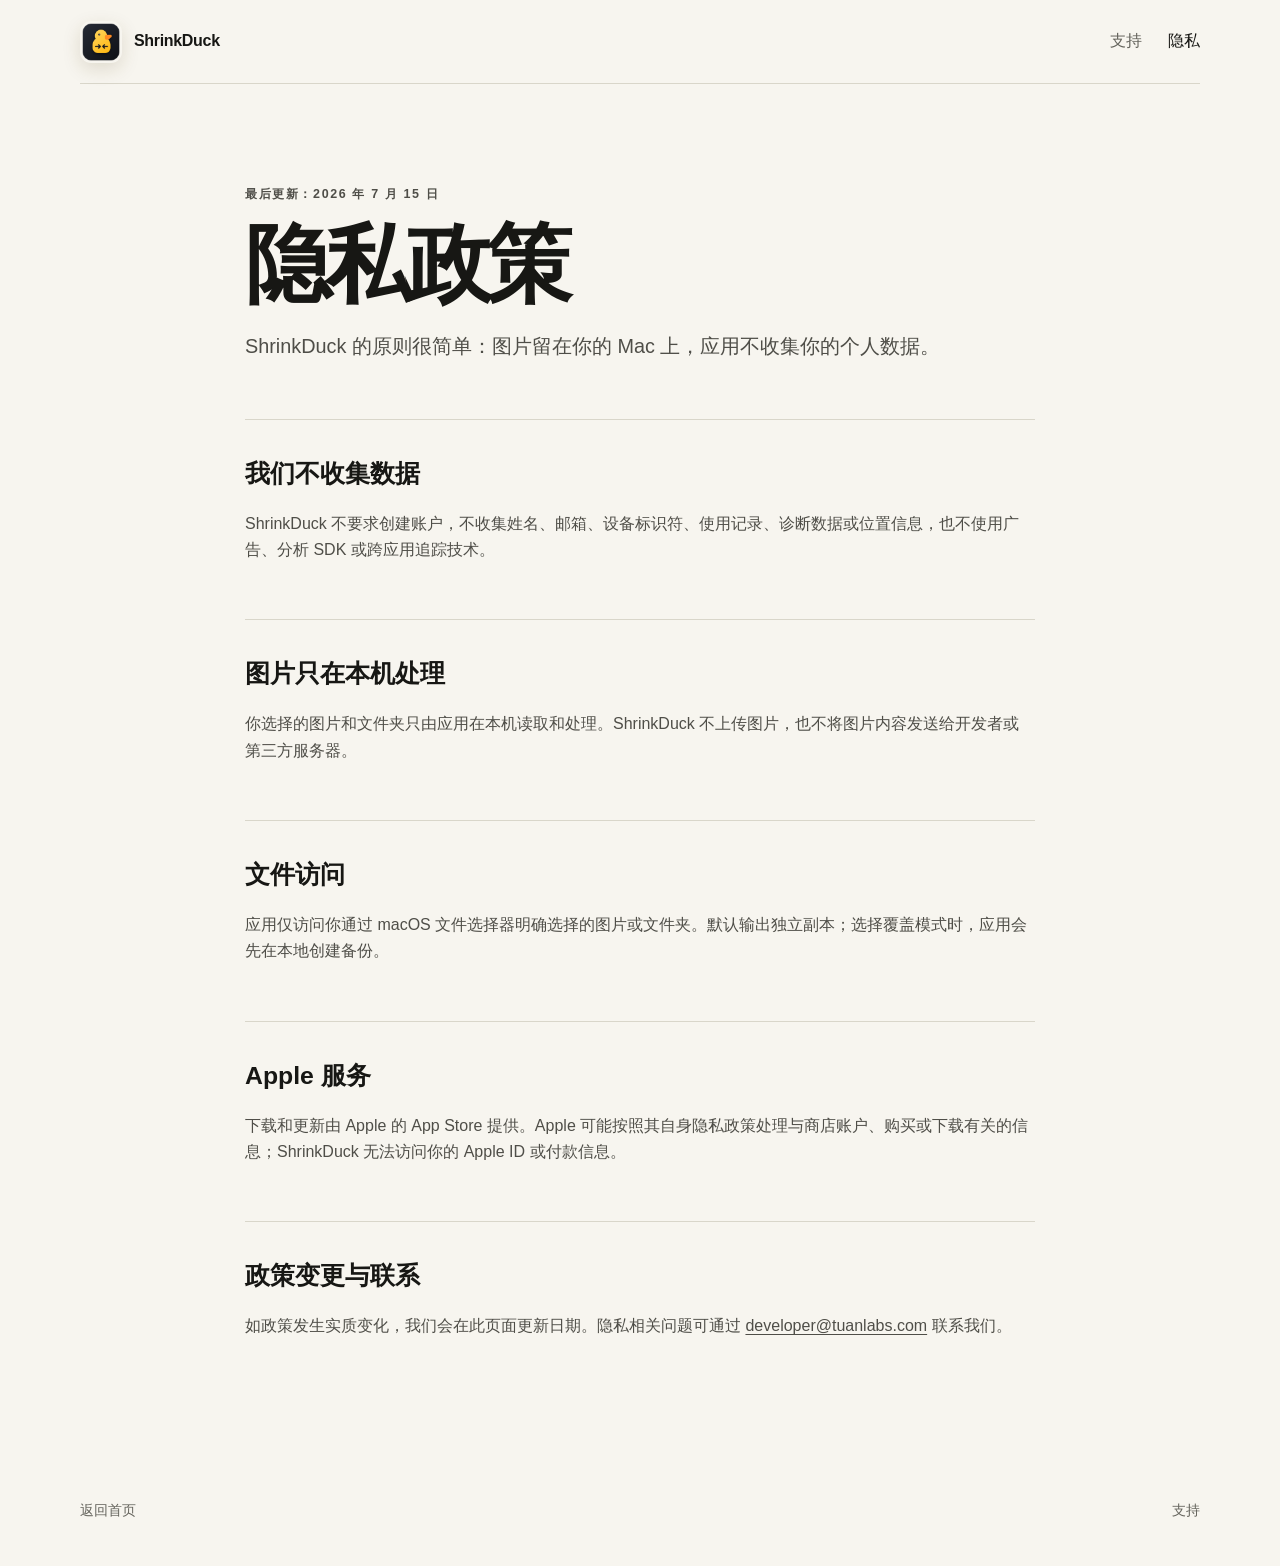
==== privacy/index.html @ 57336ef8 "Publish ShrinkDuck support and privacy pages" ====
<!doctype html>
<html lang="zh-CN">
<head>
  <meta charset="utf-8">
  <meta name="viewport" content="width=device-width,initial-scale=1">
  <title>ShrinkDuck 隐私政策</title>
  <meta name="description" content="ShrinkDuck 的隐私政策与本地处理说明。">
  <link rel="icon" href="../icon.png">
  <link rel="stylesheet" href="../styles.css">
</head>
<body>
  <nav class="nav shell" aria-label="主导航">
    <a class="brand" href="../"><img src="../icon.png" alt=""><span>ShrinkDuck</span></a>
    <div class="nav-links"><a href="../support/">支持</a><a aria-current="page" href="./">隐私</a></div>
  </nav>
  <main><article class="document shell">
    <p class="eyebrow">最后更新：2026 年 7 月 15 日</p>
    <h1>隐私政策</h1>
    <p class="document-intro">ShrinkDuck 的原则很简单：图片留在你的 Mac 上，应用不收集你的个人数据。</p>
    <section><h2>我们不收集数据</h2><p>ShrinkDuck 不要求创建账户，不收集姓名、邮箱、设备标识符、使用记录、诊断数据或位置信息，也不使用广告、分析 SDK 或跨应用追踪技术。</p></section>
    <section><h2>图片只在本机处理</h2><p>你选择的图片和文件夹只由应用在本机读取和处理。ShrinkDuck 不上传图片，也不将图片内容发送给开发者或第三方服务器。</p></section>
    <section><h2>文件访问</h2><p>应用仅访问你通过 macOS 文件选择器明确选择的图片或文件夹。默认输出独立副本；选择覆盖模式时，应用会先在本地创建备份。</p></section>
    <section><h2>Apple 服务</h2><p>下载和更新由 Apple 的 App Store 提供。Apple 可能按照其自身隐私政策处理与商店账户、购买或下载有关的信息；ShrinkDuck 无法访问你的 Apple ID 或付款信息。</p></section>
    <section><h2>政策变更与联系</h2><p>如政策发生实质变化，我们会在此页面更新日期。隐私相关问题可通过 <a href="mailto:developer@tuanlabs.com">developer@tuanlabs.com</a> 联系我们。</p></section>
  </article></main>
  <footer class="footer shell"><a href="../">返回首页</a><a href="../support/">支持</a></footer>
</body>
</html>
---- styles.css ----
:root{--background:#f7f5ef;--foreground:#171714;--muted:#65645d;--line:#d9d6ca;--yellow-deep:#d9a91c}*{box-sizing:border-box}html{scroll-behavior:smooth}body{margin:0;background:var(--background);color:var(--foreground);font-family:-apple-system,BlinkMacSystemFont,"PingFang SC","Microsoft YaHei",sans-serif;line-height:1.65}a{color:inherit;text-decoration:none}.shell{width:min(1120px,calc(100% - 40px));margin-inline:auto}.nav{min-height:84px;display:flex;align-items:center;justify-content:space-between;border-bottom:1px solid var(--line)}.brand{display:flex;align-items:center;gap:12px;font-weight:760;letter-spacing:-.02em}.brand img{width:42px;height:42px;border-radius:11px;box-shadow:0 6px 18px #5b471626}.nav-links,.footer div{display:flex;gap:26px}.nav-links a,.footer a{color:var(--muted)}.nav-links a:hover,.footer a:hover,.nav-links a[aria-current="page"]{color:var(--foreground)}.hero{padding:126px 0 116px;max-width:880px}.eyebrow{color:#806817;font-size:.78rem;font-weight:750;letter-spacing:.13em;text-transform:uppercase}h1{margin:18px 0 24px;font-size:clamp(3.4rem,9vw,7rem);line-height:.96;letter-spacing:-.065em;font-weight:820}.lead{max-width:720px;margin:0;color:var(--muted);font-size:clamp(1.08rem,2vw,1.32rem)}.hero-actions{display:flex;flex-wrap:wrap;gap:12px;margin-top:38px}.primary-button,.secondary-button{padding:13px 20px;border-radius:999px;font-weight:720}.primary-button{background:var(--foreground);color:#fff}.secondary-button{border:1px solid var(--line);background:#ffffff7a}.features{display:grid;grid-template-columns:repeat(3,1fr);border-top:1px solid var(--line);border-bottom:1px solid var(--line)}.features article{padding:38px 32px 46px 0}.features article+article{border-left:1px solid var(--line);padding-left:32px}.feature-number{color:var(--yellow-deep);font-family:ui-monospace,monospace;font-size:.76rem}.features h2{margin:46px 0 10px;font-size:1.35rem}.features p{margin:0;color:var(--muted)}.document{max-width:790px;padding:88px 0 100px}.document h1{font-size:clamp(3rem,7vw,5.4rem)}.document-intro{color:var(--muted);font-size:1.24rem}.document section{margin-top:56px;padding-top:34px;border-top:1px solid var(--line)}.document h2{margin:0 0 14px;font-size:1.55rem}.document h3{margin:30px 0 4px;font-size:1.05rem}.document p,.document li{color:#4f4e48}.document li+li{margin-top:8px}.document code{background:#ebe7d9;border-radius:5px;padding:2px 6px}.document section a{text-decoration:underline;text-underline-offset:3px}.footer{min-height:110px;display:flex;align-items:center;justify-content:space-between;color:var(--muted);font-size:.9rem}.footer>a+.footer>a{margin-left:24px}@media(max-width:760px){.features{grid-template-columns:1fr}.features article{padding:28px 0}.features article+article{border-left:0;border-top:1px solid var(--line);padding-left:0}.features h2{margin-top:20px}.hero{padding:84px 0 76px}.footer{align-items:flex-start;gap:18px;flex-direction:column;justify-content:center}.nav-links{gap:16px}}
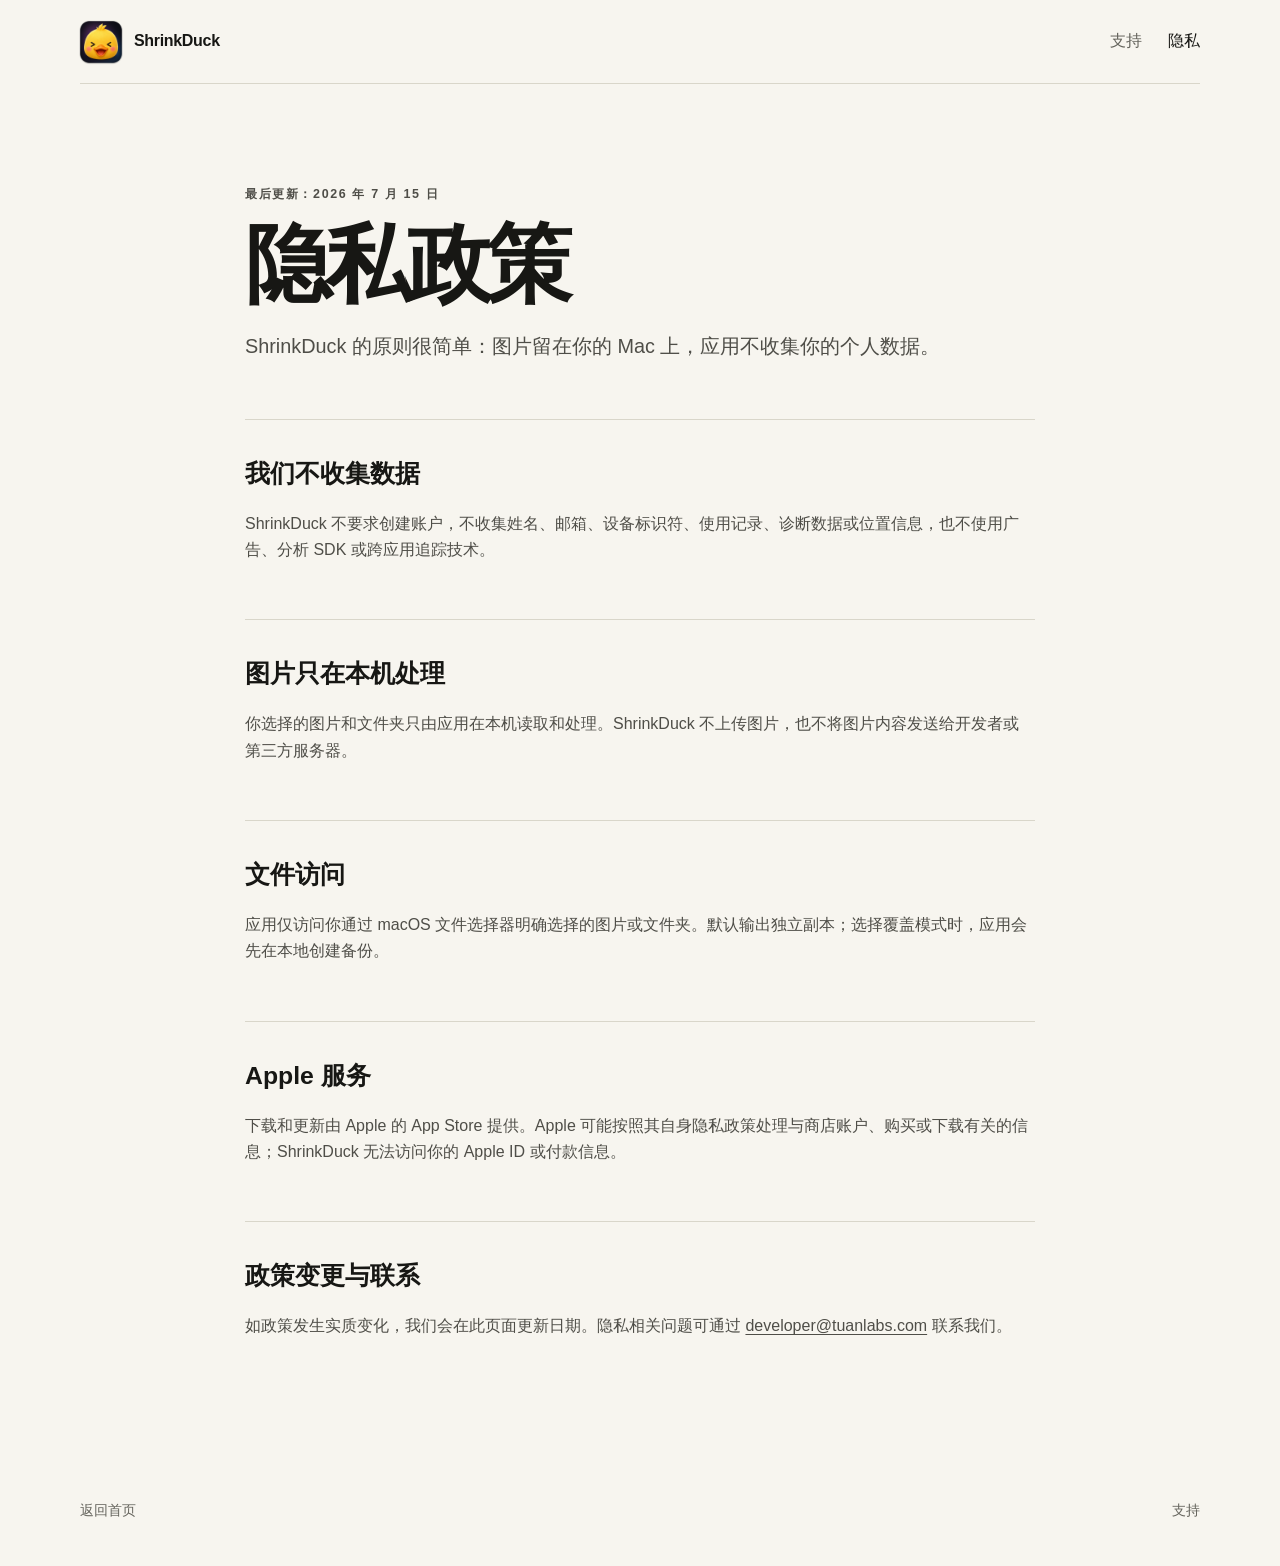
==== commit 67119ad3: "Unify site branding with the dark ShrinkDuck app icon" ====
--- a/privacy/index.html
+++ b/privacy/index.html
@@ -5,12 +5,12 @@
   <meta name="viewport" content="width=device-width,initial-scale=1">
   <title>ShrinkDuck 隐私政策</title>
   <meta name="description" content="ShrinkDuck 的隐私政策与本地处理说明。">
-  <link rel="icon" href="../icon.png">
-  <link rel="stylesheet" href="../styles.css">
+  <link rel="icon" href="../icon-dark.png">
+  <link rel="stylesheet" href="../styles.css?v=20261009">
 </head>
 <body>
   <nav class="nav shell" aria-label="主导航">
-    <a class="brand" href="../"><img src="../icon.png" alt=""><span>ShrinkDuck</span></a>
+    <a class="brand" href="../"><img src="../icon-dark.png" alt=""><span>ShrinkDuck</span></a>
     <div class="nav-links"><a href="../support/">支持</a><a aria-current="page" href="./">隐私</a></div>
   </nav>
   <main><article class="document shell">
--- a/styles.css
+++ b/styles.css
@@ -1 +1 @@
-:root{--background:#f7f5ef;--foreground:#171714;--muted:#65645d;--line:#d9d6ca;--yellow-deep:#d9a91c}*{box-sizing:border-box}html{scroll-behavior:smooth}body{margin:0;background:var(--background);color:var(--foreground);font-family:-apple-system,BlinkMacSystemFont,"PingFang SC","Microsoft YaHei",sans-serif;line-height:1.65}a{color:inherit;text-decoration:none}.shell{width:min(1120px,calc(100% - 40px));margin-inline:auto}.nav{min-height:84px;display:flex;align-items:center;justify-content:space-between;border-bottom:1px solid var(--line)}.brand{display:flex;align-items:center;gap:12px;font-weight:760;letter-spacing:-.02em}.brand img{width:42px;height:42px;border-radius:11px;box-shadow:0 6px 18px #5b471626}.nav-links,.footer div{display:flex;gap:26px}.nav-links a,.footer a{color:var(--muted)}.nav-links a:hover,.footer a:hover,.nav-links a[aria-current="page"]{color:var(--foreground)}.hero{padding:126px 0 116px;max-width:880px}.eyebrow{color:#806817;font-size:.78rem;font-weight:750;letter-spacing:.13em;text-transform:uppercase}h1{margin:18px 0 24px;font-size:clamp(3.4rem,9vw,7rem);line-height:.96;letter-spacing:-.065em;font-weight:820}.lead{max-width:720px;margin:0;color:var(--muted);font-size:clamp(1.08rem,2vw,1.32rem)}.hero-actions{display:flex;flex-wrap:wrap;gap:12px;margin-top:38px}.primary-button,.secondary-button{padding:13px 20px;border-radius:999px;font-weight:720}.primary-button{background:var(--foreground);color:#fff}.secondary-button{border:1px solid var(--line);background:#ffffff7a}.features{display:grid;grid-template-columns:repeat(3,1fr);border-top:1px solid var(--line);border-bottom:1px solid var(--line)}.features article{padding:38px 32px 46px 0}.features article+article{border-left:1px solid var(--line);padding-left:32px}.feature-number{color:var(--yellow-deep);font-family:ui-monospace,monospace;font-size:.76rem}.features h2{margin:46px 0 10px;font-size:1.35rem}.features p{margin:0;color:var(--muted)}.document{max-width:790px;padding:88px 0 100px}.document h1{font-size:clamp(3rem,7vw,5.4rem)}.document-intro{color:var(--muted);font-size:1.24rem}.document section{margin-top:56px;padding-top:34px;border-top:1px solid var(--line)}.document h2{margin:0 0 14px;font-size:1.55rem}.document h3{margin:30px 0 4px;font-size:1.05rem}.document p,.document li{color:#4f4e48}.document li+li{margin-top:8px}.document code{background:#ebe7d9;border-radius:5px;padding:2px 6px}.document section a{text-decoration:underline;text-underline-offset:3px}.footer{min-height:110px;display:flex;align-items:center;justify-content:space-between;color:var(--muted);font-size:.9rem}.footer>a+.footer>a{margin-left:24px}@media(max-width:760px){.features{grid-template-columns:1fr}.features article{padding:28px 0}.features article+article{border-left:0;border-top:1px solid var(--line);padding-left:0}.features h2{margin-top:20px}.hero{padding:84px 0 76px}.footer{align-items:flex-start;gap:18px;flex-direction:column;justify-content:center}.nav-links{gap:16px}}
+:root{--background:#f7f5ef;--foreground:#171714;--muted:#65645d;--line:#d9d6ca;--yellow-deep:#d9a91c}*{box-sizing:border-box}html{scroll-behavior:smooth}body{margin:0;background:var(--background);color:var(--foreground);font-family:-apple-system,BlinkMacSystemFont,"PingFang SC","Microsoft YaHei",sans-serif;line-height:1.65}a{color:inherit;text-decoration:none}.shell{width:min(1120px,calc(100% - 40px));margin-inline:auto}.nav{min-height:84px;display:flex;align-items:center;justify-content:space-between;border-bottom:1px solid var(--line)}.brand{display:flex;align-items:center;gap:12px;font-weight:760;letter-spacing:-.02em}.brand img{width:42px;height:42px;object-fit:contain;transform:scale(1.24)}.nav-links,.footer div{display:flex;gap:26px}.nav-links a,.footer a{color:var(--muted)}.nav-links a:hover,.footer a:hover,.nav-links a[aria-current="page"]{color:var(--foreground)}.hero{padding:126px 0 116px;max-width:880px}.eyebrow{color:#806817;font-size:.78rem;font-weight:750;letter-spacing:.13em;text-transform:uppercase}h1{margin:18px 0 24px;font-size:clamp(3.4rem,9vw,7rem);line-height:.96;letter-spacing:-.065em;font-weight:820}.lead{max-width:720px;margin:0;color:var(--muted);font-size:clamp(1.08rem,2vw,1.32rem)}.hero-actions{display:flex;flex-wrap:wrap;gap:12px;margin-top:38px}.primary-button,.secondary-button{padding:13px 20px;border-radius:999px;font-weight:720}.primary-button{background:var(--foreground);color:#fff}.secondary-button{border:1px solid var(--line);background:#ffffff7a}.features{display:grid;grid-template-columns:repeat(3,1fr);border-top:1px solid var(--line);border-bottom:1px solid var(--line)}.features article{padding:38px 32px 46px 0}.features article+article{border-left:1px solid var(--line);padding-left:32px}.feature-number{color:var(--yellow-deep);font-family:ui-monospace,monospace;font-size:.76rem}.features h2{margin:46px 0 10px;font-size:1.35rem}.features p{margin:0;color:var(--muted)}.document{max-width:790px;padding:88px 0 100px}.document h1{font-size:clamp(3rem,7vw,5.4rem)}.document-intro{color:var(--muted);font-size:1.24rem}.document section{margin-top:56px;padding-top:34px;border-top:1px solid var(--line)}.document h2{margin:0 0 14px;font-size:1.55rem}.document h3{margin:30px 0 4px;font-size:1.05rem}.document p,.document li{color:#4f4e48}.document li+li{margin-top:8px}.document code{background:#ebe7d9;border-radius:5px;padding:2px 6px}.document section a{text-decoration:underline;text-underline-offset:3px}.footer{min-height:110px;display:flex;align-items:center;justify-content:space-between;color:var(--muted);font-size:.9rem}.footer>a+.footer>a{margin-left:24px}@media(max-width:760px){.features{grid-template-columns:1fr}.features article{padding:28px 0}.features article+article{border-left:0;border-top:1px solid var(--line);padding-left:0}.features h2{margin-top:20px}.hero{padding:84px 0 76px}.footer{align-items:flex-start;gap:18px;flex-direction:column;justify-content:center}.nav-links{gap:16px}}
